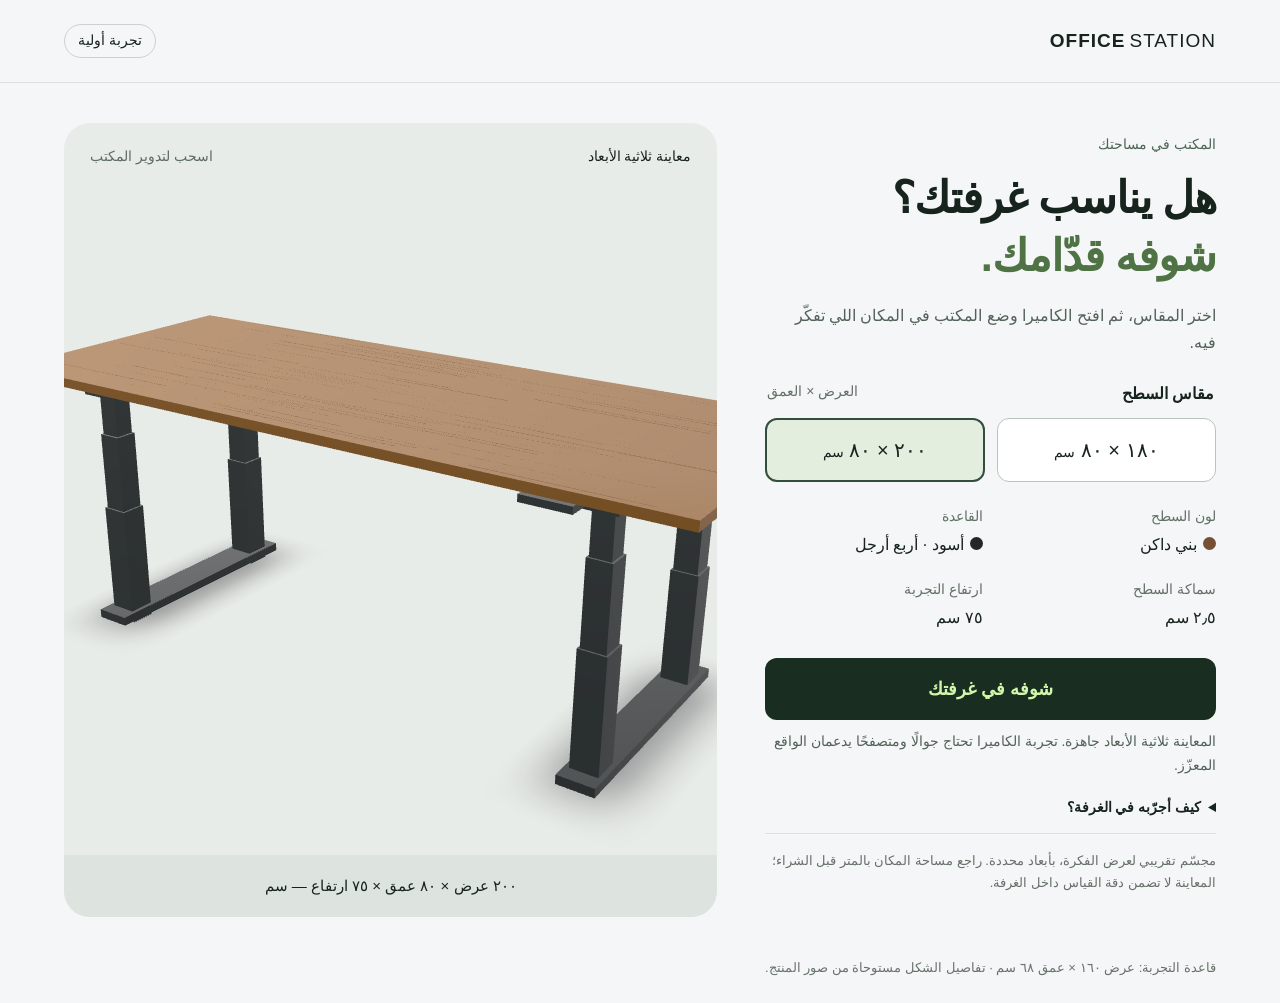
==== index.html @ 0bfa731b "Publish Office Station AR site and original desk models" ====
<!doctype html>
<html lang="ar" dir="rtl"><head><meta charset="utf-8"><meta name="viewport" content="width=device-width,initial-scale=1"><title>جرّب المكتب في غرفتك | أوفيس ستيشن</title><meta name="description" content="تجربة مكتب بأربع أرجل في غرفتك بالحجم الحقيقي. نموذج تجريبي بمقاس ٢٠٠ × ٨٠ سم."><link rel="icon" type="image/svg+xml" href="data:image/svg+xml,%3Csvg xmlns='http://www.w3.org/2000/svg' viewBox='0 0 32 32'%3E%3Crect width='32' height='32' rx='8' fill='%23151d19'/%3E%3Cpath d='M6 10h20v4H6zm2 4h3v11H8zm13 0h3v11h-3' fill='%23b6f36d'/%3E%3C/svg%3E"><script type="module" src="./model-viewer.min.js"></script><link rel="stylesheet" href="./style.css"></head>
<body><header><a href="./" class="brand">OFFICE<span>STATION</span></a><span class="badge">تجربة أولية</span></header><main><section class="viewer"><div class="view-label">معاينة ثلاثية الأبعاد <span>اسحب لتدوير المكتب</span></div><model-viewer id="desk" src="./desk-200.glb" alt="مكتب بسطح بني وقاعدة سوداء بأربع أرجل، عرضه متران وعمقه ٨٠ سم" ar ar-modes="webxr quick-look" ar-scale="fixed" ar-placement="floor" camera-controls touch-action="pan-y" shadow-intensity="1.1" exposure="1.2" camera-orbit="35deg 68deg 3.3m" camera-target="0m 0.38m 0m" min-camera-orbit="auto 15deg 1.5m" max-camera-orbit="auto 90deg 5m" loading="eager"><button slot="ar-button" class="native-ar">شوفه في غرفتك</button><div slot="progress-bar" id="loading">جاري تجهيز المكتب…</div></model-viewer><div class="scale-label" id="dimensions">٢٠٠ عرض × ٨٠ عمق × ٧٥ ارتفاع — سم</div></section><section class="controls"><p class="eyebrow">المكتب في مساحتك</p><h1>هل يناسب غرفتك؟<br><span>شوفه قدّامك.</span></h1><p class="intro">اختر المقاس، ثم افتح الكاميرا وضع المكتب في المكان اللي تفكّر فيه.</p><fieldset><legend>مقاس السطح <small>العرض × العمق</small></legend><div class="sizes"><label><input type="radio" name="size" value="180"><span>١٨٠ × ٨٠ <small>سم</small></span></label><label><input type="radio" name="size" value="200" checked><span>٢٠٠ × ٨٠ <small>سم</small></span></label></div></fieldset><dl><div><dt>لون السطح</dt><dd><i class="swatch wood"></i>بني داكن</dd></div><div><dt>القاعدة</dt><dd><i class="swatch"></i>أسود · أربع أرجل</dd></div><div><dt>سماكة السطح</dt><dd>٢٫٥ سم</dd></div><div><dt>ارتفاع التجربة</dt><dd>٧٥ سم</dd></div></dl><button id="ar" disabled>جاري تجهيز التجربة…</button><p id="status" role="status" aria-live="polite">افتح الصفحة من جوالك لتجربة المكتب بالكاميرا.</p><details><summary>كيف أجرّبه في الغرفة؟</summary><ol><li>افتح الرابط في Safari على آيفون أو Chrome على أندرويد مدعوم.</li><li>اضغط «شوفه في غرفتك» واسمح بالكاميرا إذا طُلب منك.</li><li>وجّه الكاميرا نحو أرضية واضحة وبإضاءة جيدة، ثم ضع المكتب وحرّكه في المكان.</li><li>للمقارنة، ارجع للصفحة واختر المقاس الآخر.</li></ol></details><p class="note">مجسّم تقريبي لعرض الفكرة، بأبعاد محددة. راجع مساحة المكان بالمتر قبل الشراء؛ المعاينة لا تضمن دقة القياس داخل الغرفة.</p></section></main><footer>قاعدة التجربة: عرض ١٦٠ × عمق ٦٨ سم · تفاصيل الشكل مستوحاة من صور المنتج.</footer><script src="./app.js"></script></body></html>
---- style.css ----
*{box-sizing:border-box}body{margin:0;background:#f5f6f7;color:#17231d;font-family:Tahoma,Arial,sans-serif;font-size:16px;line-height:1.7}header{max-width:1440px;margin:auto;padding:24px 5%;display:flex;align-items:center;justify-content:space-between;border-bottom:1px solid #dce1dd}.brand{font:bold 19px Arial;letter-spacing:1px;color:#17231d;text-decoration:none;direction:ltr}.brand span{font-weight:400;margin-left:4px}.badge{font-size:14px;border:1px solid #cad3cb;padding:4px 13px;border-radius:30px}main{max-width:1440px;margin:auto;padding:40px 5%;display:grid;grid-template-columns:1.45fr 1fr;gap:48px;direction:ltr}.viewer{direction:rtl;position:relative;background:#e8ece9;border-radius:26px;min-height:640px;overflow:hidden;display:flex;flex-direction:column}.view-label{padding:22px 26px;display:flex;justify-content:space-between;gap:10px;font-size:14px}.view-label span{color:#5e6d63}model-viewer{width:100%;height:540px;flex:1;--poster-color:transparent}.scale-label{text-align:center;padding:18px;font-size:15px;background:#dde4df}.controls{direction:rtl;padding:10px 0}.eyebrow{color:#4a6554;font-size:14px;margin:0}h1{font-size:clamp(30px,3.4vw,46px);line-height:1.35;margin:12px 0 16px;letter-spacing:-1px}h1 span{color:#507345}.intro{color:#536258;margin:0 0 24px}fieldset{border:0;padding:0;margin:0}legend{width:100%;margin-bottom:10px;font-weight:bold}legend small{float:left;color:#637167;font-weight:normal;font-size:14px}.sizes{display:flex;gap:12px}.sizes label{flex:1;position:relative;cursor:pointer}.sizes input{position:absolute;opacity:0}.sizes span{display:block;text-align:center;border:1px solid #b8c5bc;padding:14px 8px;border-radius:12px;background:#fff;font-size:20px}.sizes small{font-size:14px}.sizes input:checked+span{border:2px solid #344e3d;background:#e4eedf;padding:13px 7px}.sizes input:focus-visible+span{outline:3px solid #80ab5e;outline-offset:3px}dl{margin:23px 0;display:grid;grid-template-columns:1fr 1fr;gap:16px}dt{font-size:14px;color:#647166}dd{margin:3px 0;font-size:16px}.swatch{display:inline-block;width:13px;height:13px;background:#252725;border-radius:50%;margin-left:6px}.wood{background:#745036}button{font:inherit;cursor:pointer;border:0;border-radius:12px}#ar{width:100%;padding:16px;background:#192e21;color:#d0f7aa;font-weight:bold;font-size:18px}#ar:disabled{opacity:.55;cursor:default}#status{font-size:14px;color:#536258;margin:10px 0 18px}.note{font-size:13px;color:#657067;border-top:1px solid #dce1dd;padding-top:16px}details{font-size:14px}summary{cursor:pointer;font-weight:bold}ol{padding-right:22px}footer{max-width:1440px;padding:0 5% 24px;margin:auto;color:#67736a;font-size:13px}.native-ar{position:absolute;bottom:16px;left:50%;transform:translateX(-50%);background:#192e21;color:white;padding:12px 20px;white-space:nowrap}#loading{position:absolute;top:45%;width:100%;text-align:center;font-size:16px;pointer-events:none}@media(max-width:800px){header{padding:17px 6%}main{padding:20px 5%;grid-template-columns:1fr;gap:24px}.viewer{min-height:350px}model-viewer{height:300px;min-height:300px}.view-label{padding:15px;font-size:13px}.scale-label{font-size:14px;padding:12px}.controls{padding:0}h1{font-size:31px;margin:6px 0 12px}h1 br{display:none}h1 span{margin-right:7px}.intro{margin-bottom:20px}footer{padding:0 5% 24px}}@media(prefers-reduced-motion:reduce){*{scroll-behavior:auto}}
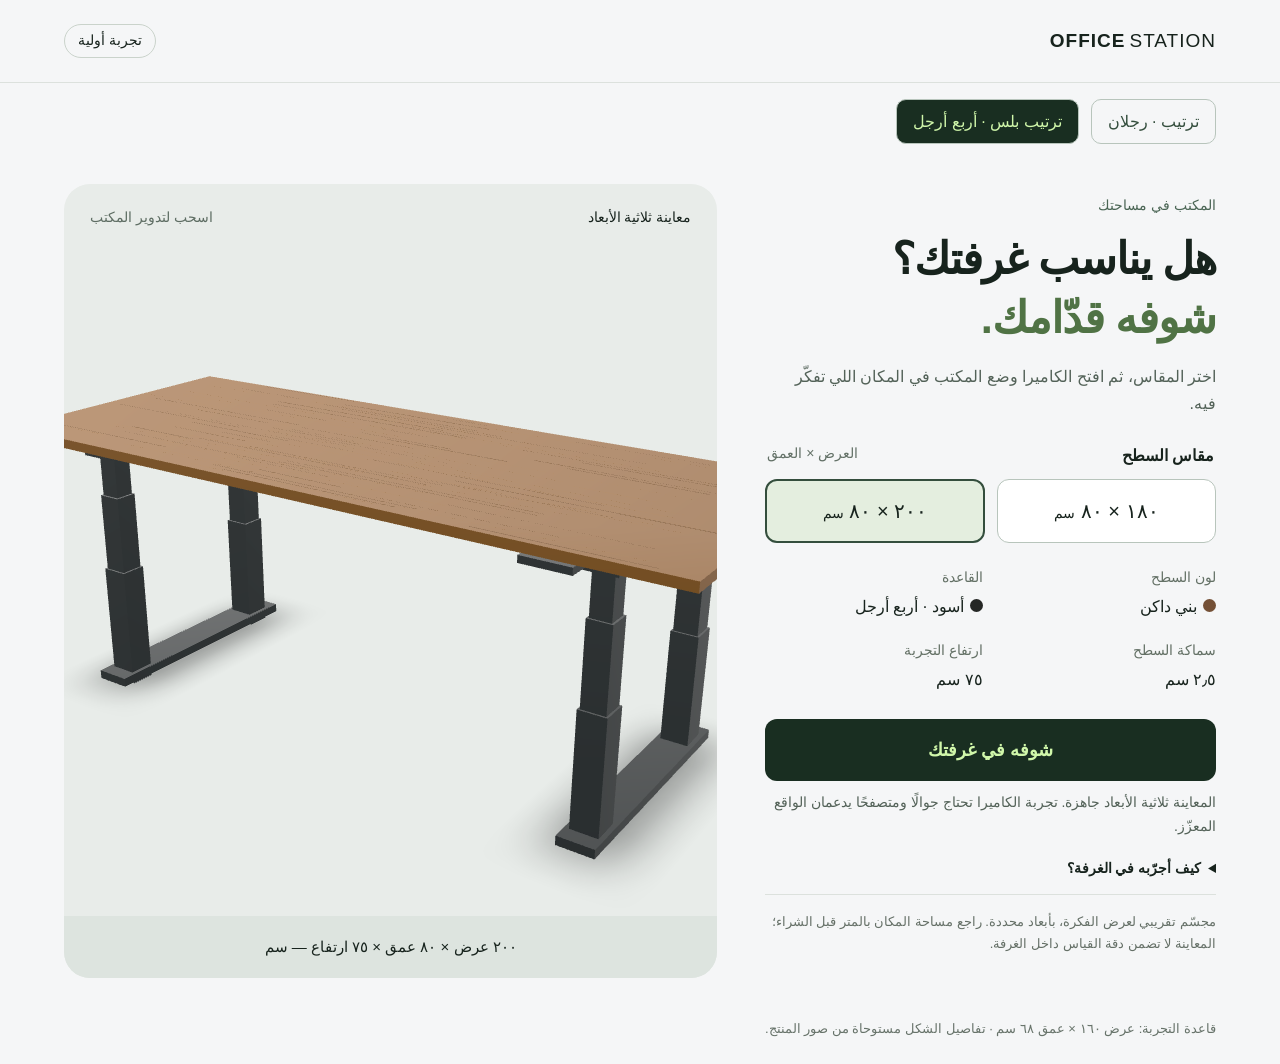
==== commit aca24e42: "Add Tarteeb two-leg desk AR preview in 160 and 180 cm sizes" ====
--- a/index.html
+++ b/index.html
@@ -1,3 +1,3 @@
 <!doctype html>
 <html lang="ar" dir="rtl"><head><meta charset="utf-8"><meta name="viewport" content="width=device-width,initial-scale=1"><title>جرّب المكتب في غرفتك | أوفيس ستيشن</title><meta name="description" content="تجربة مكتب بأربع أرجل في غرفتك بالحجم الحقيقي. نموذج تجريبي بمقاس ٢٠٠ × ٨٠ سم."><link rel="icon" type="image/svg+xml" href="data:image/svg+xml,%3Csvg xmlns='http://www.w3.org/2000/svg' viewBox='0 0 32 32'%3E%3Crect width='32' height='32' rx='8' fill='%23151d19'/%3E%3Cpath d='M6 10h20v4H6zm2 4h3v11H8zm13 0h3v11h-3' fill='%23b6f36d'/%3E%3C/svg%3E"><script type="module" src="./model-viewer.min.js"></script><link rel="stylesheet" href="./style.css"></head>
-<body><header><a href="./" class="brand">OFFICE<span>STATION</span></a><span class="badge">تجربة أولية</span></header><main><section class="viewer"><div class="view-label">معاينة ثلاثية الأبعاد <span>اسحب لتدوير المكتب</span></div><model-viewer id="desk" src="./desk-200.glb" alt="مكتب بسطح بني وقاعدة سوداء بأربع أرجل، عرضه متران وعمقه ٨٠ سم" ar ar-modes="webxr quick-look" ar-scale="fixed" ar-placement="floor" camera-controls touch-action="pan-y" shadow-intensity="1.1" exposure="1.2" camera-orbit="35deg 68deg 3.3m" camera-target="0m 0.38m 0m" min-camera-orbit="auto 15deg 1.5m" max-camera-orbit="auto 90deg 5m" loading="eager"><button slot="ar-button" class="native-ar">شوفه في غرفتك</button><div slot="progress-bar" id="loading">جاري تجهيز المكتب…</div></model-viewer><div class="scale-label" id="dimensions">٢٠٠ عرض × ٨٠ عمق × ٧٥ ارتفاع — سم</div></section><section class="controls"><p class="eyebrow">المكتب في مساحتك</p><h1>هل يناسب غرفتك؟<br><span>شوفه قدّامك.</span></h1><p class="intro">اختر المقاس، ثم افتح الكاميرا وضع المكتب في المكان اللي تفكّر فيه.</p><fieldset><legend>مقاس السطح <small>العرض × العمق</small></legend><div class="sizes"><label><input type="radio" name="size" value="180"><span>١٨٠ × ٨٠ <small>سم</small></span></label><label><input type="radio" name="size" value="200" checked><span>٢٠٠ × ٨٠ <small>سم</small></span></label></div></fieldset><dl><div><dt>لون السطح</dt><dd><i class="swatch wood"></i>بني داكن</dd></div><div><dt>القاعدة</dt><dd><i class="swatch"></i>أسود · أربع أرجل</dd></div><div><dt>سماكة السطح</dt><dd>٢٫٥ سم</dd></div><div><dt>ارتفاع التجربة</dt><dd>٧٥ سم</dd></div></dl><button id="ar" disabled>جاري تجهيز التجربة…</button><p id="status" role="status" aria-live="polite">افتح الصفحة من جوالك لتجربة المكتب بالكاميرا.</p><details><summary>كيف أجرّبه في الغرفة؟</summary><ol><li>افتح الرابط في Safari على آيفون أو Chrome على أندرويد مدعوم.</li><li>اضغط «شوفه في غرفتك» واسمح بالكاميرا إذا طُلب منك.</li><li>وجّه الكاميرا نحو أرضية واضحة وبإضاءة جيدة، ثم ضع المكتب وحرّكه في المكان.</li><li>للمقارنة، ارجع للصفحة واختر المقاس الآخر.</li></ol></details><p class="note">مجسّم تقريبي لعرض الفكرة، بأبعاد محددة. راجع مساحة المكان بالمتر قبل الشراء؛ المعاينة لا تضمن دقة القياس داخل الغرفة.</p></section></main><footer>قاعدة التجربة: عرض ١٦٠ × عمق ٦٨ سم · تفاصيل الشكل مستوحاة من صور المنتج.</footer><script src="./app.js"></script></body></html>
+<body><header><a href="./" class="brand">OFFICE<span>STATION</span></a><span class="badge">تجربة أولية</span></header><nav class="desk-nav" aria-label="نوع المكتب"><a href="./tarteeb.html">ترتيب · رجلان</a><a href="./" aria-current="page">ترتيب بلس · أربع أرجل</a></nav><main><section class="viewer"><div class="view-label">معاينة ثلاثية الأبعاد <span>اسحب لتدوير المكتب</span></div><model-viewer id="desk" src="./desk-200.glb" alt="مكتب بسطح بني وقاعدة سوداء بأربع أرجل، عرضه متران وعمقه ٨٠ سم" ar ar-modes="webxr quick-look" ar-scale="fixed" ar-placement="floor" camera-controls touch-action="pan-y" shadow-intensity="1.1" exposure="1.2" camera-orbit="35deg 68deg 3.3m" camera-target="0m 0.38m 0m" min-camera-orbit="auto 15deg 1.5m" max-camera-orbit="auto 90deg 5m" loading="eager"><button slot="ar-button" class="native-ar">شوفه في غرفتك</button><div slot="progress-bar" id="loading">جاري تجهيز المكتب…</div></model-viewer><div class="scale-label" id="dimensions">٢٠٠ عرض × ٨٠ عمق × ٧٥ ارتفاع — سم</div></section><section class="controls"><p class="eyebrow">المكتب في مساحتك</p><h1>هل يناسب غرفتك؟<br><span>شوفه قدّامك.</span></h1><p class="intro">اختر المقاس، ثم افتح الكاميرا وضع المكتب في المكان اللي تفكّر فيه.</p><fieldset><legend>مقاس السطح <small>العرض × العمق</small></legend><div class="sizes"><label><input type="radio" name="size" value="180"><span>١٨٠ × ٨٠ <small>سم</small></span></label><label><input type="radio" name="size" value="200" checked><span>٢٠٠ × ٨٠ <small>سم</small></span></label></div></fieldset><dl><div><dt>لون السطح</dt><dd><i class="swatch wood"></i>بني داكن</dd></div><div><dt>القاعدة</dt><dd><i class="swatch"></i>أسود · أربع أرجل</dd></div><div><dt>سماكة السطح</dt><dd>٢٫٥ سم</dd></div><div><dt>ارتفاع التجربة</dt><dd>٧٥ سم</dd></div></dl><button id="ar" disabled>جاري تجهيز التجربة…</button><p id="status" role="status" aria-live="polite">افتح الصفحة من جوالك لتجربة المكتب بالكاميرا.</p><details><summary>كيف أجرّبه في الغرفة؟</summary><ol><li>افتح الرابط في Safari على آيفون أو Chrome على أندرويد مدعوم.</li><li>اضغط «شوفه في غرفتك» واسمح بالكاميرا إذا طُلب منك.</li><li>وجّه الكاميرا نحو أرضية واضحة وبإضاءة جيدة، ثم ضع المكتب وحرّكه في المكان.</li><li>للمقارنة، ارجع للصفحة واختر المقاس الآخر.</li></ol></details><p class="note">مجسّم تقريبي لعرض الفكرة، بأبعاد محددة. راجع مساحة المكان بالمتر قبل الشراء؛ المعاينة لا تضمن دقة القياس داخل الغرفة.</p></section></main><footer>قاعدة التجربة: عرض ١٦٠ × عمق ٦٨ سم · تفاصيل الشكل مستوحاة من صور المنتج.</footer><script src="./app.js"></script></body></html>
--- a/style.css
+++ b/style.css
@@ -1 +1,3 @@
 *{box-sizing:border-box}body{margin:0;background:#f5f6f7;color:#17231d;font-family:Tahoma,Arial,sans-serif;font-size:16px;line-height:1.7}header{max-width:1440px;margin:auto;padding:24px 5%;display:flex;align-items:center;justify-content:space-between;border-bottom:1px solid #dce1dd}.brand{font:bold 19px Arial;letter-spacing:1px;color:#17231d;text-decoration:none;direction:ltr}.brand span{font-weight:400;margin-left:4px}.badge{font-size:14px;border:1px solid #cad3cb;padding:4px 13px;border-radius:30px}main{max-width:1440px;margin:auto;padding:40px 5%;display:grid;grid-template-columns:1.45fr 1fr;gap:48px;direction:ltr}.viewer{direction:rtl;position:relative;background:#e8ece9;border-radius:26px;min-height:640px;overflow:hidden;display:flex;flex-direction:column}.view-label{padding:22px 26px;display:flex;justify-content:space-between;gap:10px;font-size:14px}.view-label span{color:#5e6d63}model-viewer{width:100%;height:540px;flex:1;--poster-color:transparent}.scale-label{text-align:center;padding:18px;font-size:15px;background:#dde4df}.controls{direction:rtl;padding:10px 0}.eyebrow{color:#4a6554;font-size:14px;margin:0}h1{font-size:clamp(30px,3.4vw,46px);line-height:1.35;margin:12px 0 16px;letter-spacing:-1px}h1 span{color:#507345}.intro{color:#536258;margin:0 0 24px}fieldset{border:0;padding:0;margin:0}legend{width:100%;margin-bottom:10px;font-weight:bold}legend small{float:left;color:#637167;font-weight:normal;font-size:14px}.sizes{display:flex;gap:12px}.sizes label{flex:1;position:relative;cursor:pointer}.sizes input{position:absolute;opacity:0}.sizes span{display:block;text-align:center;border:1px solid #b8c5bc;padding:14px 8px;border-radius:12px;background:#fff;font-size:20px}.sizes small{font-size:14px}.sizes input:checked+span{border:2px solid #344e3d;background:#e4eedf;padding:13px 7px}.sizes input:focus-visible+span{outline:3px solid #80ab5e;outline-offset:3px}dl{margin:23px 0;display:grid;grid-template-columns:1fr 1fr;gap:16px}dt{font-size:14px;color:#647166}dd{margin:3px 0;font-size:16px}.swatch{display:inline-block;width:13px;height:13px;background:#252725;border-radius:50%;margin-left:6px}.wood{background:#745036}button{font:inherit;cursor:pointer;border:0;border-radius:12px}#ar{width:100%;padding:16px;background:#192e21;color:#d0f7aa;font-weight:bold;font-size:18px}#ar:disabled{opacity:.55;cursor:default}#status{font-size:14px;color:#536258;margin:10px 0 18px}.note{font-size:13px;color:#657067;border-top:1px solid #dce1dd;padding-top:16px}details{font-size:14px}summary{cursor:pointer;font-weight:bold}ol{padding-right:22px}footer{max-width:1440px;padding:0 5% 24px;margin:auto;color:#67736a;font-size:13px}.native-ar{position:absolute;bottom:16px;left:50%;transform:translateX(-50%);background:#192e21;color:white;padding:12px 20px;white-space:nowrap}#loading{position:absolute;top:45%;width:100%;text-align:center;font-size:16px;pointer-events:none}@media(max-width:800px){header{padding:17px 6%}main{padding:20px 5%;grid-template-columns:1fr;gap:24px}.viewer{min-height:350px}model-viewer{height:300px;min-height:300px}.view-label{padding:15px;font-size:13px}.scale-label{font-size:14px;padding:12px}.controls{padding:0}h1{font-size:31px;margin:6px 0 12px}h1 br{display:none}h1 span{margin-right:7px}.intro{margin-bottom:20px}footer{padding:0 5% 24px}}@media(prefers-reduced-motion:reduce){*{scroll-behavior:auto}}
+
+.desk-nav{max-width:1440px;margin:0 auto;padding:16px 5% 0;display:flex;gap:12px;flex-wrap:wrap}.desk-nav a{color:#344e3d;text-decoration:none;padding:8px 16px;border:1px solid #b8c5bc;border-radius:10px;font-size:16px}.desk-nav a[aria-current="page"]{background:#192e21;color:#d0f7aa}.swatch.grey{background:#626665}
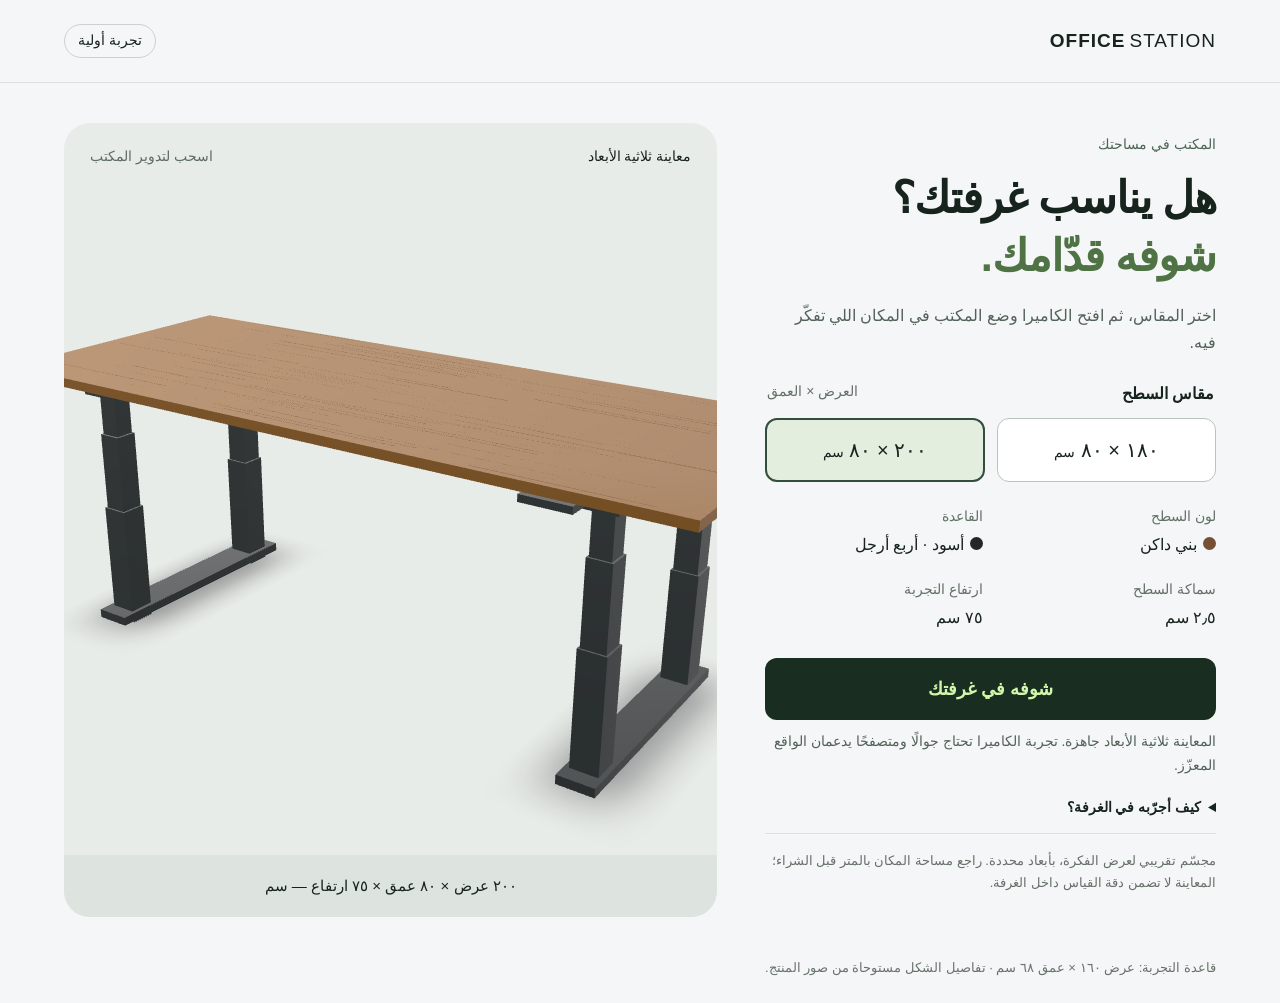
==== commit bafff556: "Keep index.html independent without links to other desk previews" ====
--- a/index.html
+++ b/index.html
@@ -1,3 +1,3 @@
 <!doctype html>
 <html lang="ar" dir="rtl"><head><meta charset="utf-8"><meta name="viewport" content="width=device-width,initial-scale=1"><title>جرّب المكتب في غرفتك | أوفيس ستيشن</title><meta name="description" content="تجربة مكتب بأربع أرجل في غرفتك بالحجم الحقيقي. نموذج تجريبي بمقاس ٢٠٠ × ٨٠ سم."><link rel="icon" type="image/svg+xml" href="data:image/svg+xml,%3Csvg xmlns='http://www.w3.org/2000/svg' viewBox='0 0 32 32'%3E%3Crect width='32' height='32' rx='8' fill='%23151d19'/%3E%3Cpath d='M6 10h20v4H6zm2 4h3v11H8zm13 0h3v11h-3' fill='%23b6f36d'/%3E%3C/svg%3E"><script type="module" src="./model-viewer.min.js"></script><link rel="stylesheet" href="./style.css"></head>
-<body><header><a href="./" class="brand">OFFICE<span>STATION</span></a><span class="badge">تجربة أولية</span></header><nav class="desk-nav" aria-label="نوع المكتب"><a href="./tarteeb.html">ترتيب · رجلان</a><a href="./" aria-current="page">ترتيب بلس · أربع أرجل</a></nav><main><section class="viewer"><div class="view-label">معاينة ثلاثية الأبعاد <span>اسحب لتدوير المكتب</span></div><model-viewer id="desk" src="./desk-200.glb" alt="مكتب بسطح بني وقاعدة سوداء بأربع أرجل، عرضه متران وعمقه ٨٠ سم" ar ar-modes="webxr quick-look" ar-scale="fixed" ar-placement="floor" camera-controls touch-action="pan-y" shadow-intensity="1.1" exposure="1.2" camera-orbit="35deg 68deg 3.3m" camera-target="0m 0.38m 0m" min-camera-orbit="auto 15deg 1.5m" max-camera-orbit="auto 90deg 5m" loading="eager"><button slot="ar-button" class="native-ar">شوفه في غرفتك</button><div slot="progress-bar" id="loading">جاري تجهيز المكتب…</div></model-viewer><div class="scale-label" id="dimensions">٢٠٠ عرض × ٨٠ عمق × ٧٥ ارتفاع — سم</div></section><section class="controls"><p class="eyebrow">المكتب في مساحتك</p><h1>هل يناسب غرفتك؟<br><span>شوفه قدّامك.</span></h1><p class="intro">اختر المقاس، ثم افتح الكاميرا وضع المكتب في المكان اللي تفكّر فيه.</p><fieldset><legend>مقاس السطح <small>العرض × العمق</small></legend><div class="sizes"><label><input type="radio" name="size" value="180"><span>١٨٠ × ٨٠ <small>سم</small></span></label><label><input type="radio" name="size" value="200" checked><span>٢٠٠ × ٨٠ <small>سم</small></span></label></div></fieldset><dl><div><dt>لون السطح</dt><dd><i class="swatch wood"></i>بني داكن</dd></div><div><dt>القاعدة</dt><dd><i class="swatch"></i>أسود · أربع أرجل</dd></div><div><dt>سماكة السطح</dt><dd>٢٫٥ سم</dd></div><div><dt>ارتفاع التجربة</dt><dd>٧٥ سم</dd></div></dl><button id="ar" disabled>جاري تجهيز التجربة…</button><p id="status" role="status" aria-live="polite">افتح الصفحة من جوالك لتجربة المكتب بالكاميرا.</p><details><summary>كيف أجرّبه في الغرفة؟</summary><ol><li>افتح الرابط في Safari على آيفون أو Chrome على أندرويد مدعوم.</li><li>اضغط «شوفه في غرفتك» واسمح بالكاميرا إذا طُلب منك.</li><li>وجّه الكاميرا نحو أرضية واضحة وبإضاءة جيدة، ثم ضع المكتب وحرّكه في المكان.</li><li>للمقارنة، ارجع للصفحة واختر المقاس الآخر.</li></ol></details><p class="note">مجسّم تقريبي لعرض الفكرة، بأبعاد محددة. راجع مساحة المكان بالمتر قبل الشراء؛ المعاينة لا تضمن دقة القياس داخل الغرفة.</p></section></main><footer>قاعدة التجربة: عرض ١٦٠ × عمق ٦٨ سم · تفاصيل الشكل مستوحاة من صور المنتج.</footer><script src="./app.js"></script></body></html>
+<body><header><a href="./" class="brand">OFFICE<span>STATION</span></a><span class="badge">تجربة أولية</span></header><main><section class="viewer"><div class="view-label">معاينة ثلاثية الأبعاد <span>اسحب لتدوير المكتب</span></div><model-viewer id="desk" src="./desk-200.glb" alt="مكتب بسطح بني وقاعدة سوداء بأربع أرجل، عرضه متران وعمقه ٨٠ سم" ar ar-modes="webxr quick-look" ar-scale="fixed" ar-placement="floor" camera-controls touch-action="pan-y" shadow-intensity="1.1" exposure="1.2" camera-orbit="35deg 68deg 3.3m" camera-target="0m 0.38m 0m" min-camera-orbit="auto 15deg 1.5m" max-camera-orbit="auto 90deg 5m" loading="eager"><button slot="ar-button" class="native-ar">شوفه في غرفتك</button><div slot="progress-bar" id="loading">جاري تجهيز المكتب…</div></model-viewer><div class="scale-label" id="dimensions">٢٠٠ عرض × ٨٠ عمق × ٧٥ ارتفاع — سم</div></section><section class="controls"><p class="eyebrow">المكتب في مساحتك</p><h1>هل يناسب غرفتك؟<br><span>شوفه قدّامك.</span></h1><p class="intro">اختر المقاس، ثم افتح الكاميرا وضع المكتب في المكان اللي تفكّر فيه.</p><fieldset><legend>مقاس السطح <small>العرض × العمق</small></legend><div class="sizes"><label><input type="radio" name="size" value="180"><span>١٨٠ × ٨٠ <small>سم</small></span></label><label><input type="radio" name="size" value="200" checked><span>٢٠٠ × ٨٠ <small>سم</small></span></label></div></fieldset><dl><div><dt>لون السطح</dt><dd><i class="swatch wood"></i>بني داكن</dd></div><div><dt>القاعدة</dt><dd><i class="swatch"></i>أسود · أربع أرجل</dd></div><div><dt>سماكة السطح</dt><dd>٢٫٥ سم</dd></div><div><dt>ارتفاع التجربة</dt><dd>٧٥ سم</dd></div></dl><button id="ar" disabled>جاري تجهيز التجربة…</button><p id="status" role="status" aria-live="polite">افتح الصفحة من جوالك لتجربة المكتب بالكاميرا.</p><details><summary>كيف أجرّبه في الغرفة؟</summary><ol><li>افتح الرابط في Safari على آيفون أو Chrome على أندرويد مدعوم.</li><li>اضغط «شوفه في غرفتك» واسمح بالكاميرا إذا طُلب منك.</li><li>وجّه الكاميرا نحو أرضية واضحة وبإضاءة جيدة، ثم ضع المكتب وحرّكه في المكان.</li><li>للمقارنة، ارجع للصفحة واختر المقاس الآخر.</li></ol></details><p class="note">مجسّم تقريبي لعرض الفكرة، بأبعاد محددة. راجع مساحة المكان بالمتر قبل الشراء؛ المعاينة لا تضمن دقة القياس داخل الغرفة.</p></section></main><footer>قاعدة التجربة: عرض ١٦٠ × عمق ٦٨ سم · تفاصيل الشكل مستوحاة من صور المنتج.</footer><script src="./app.js"></script></body></html>
